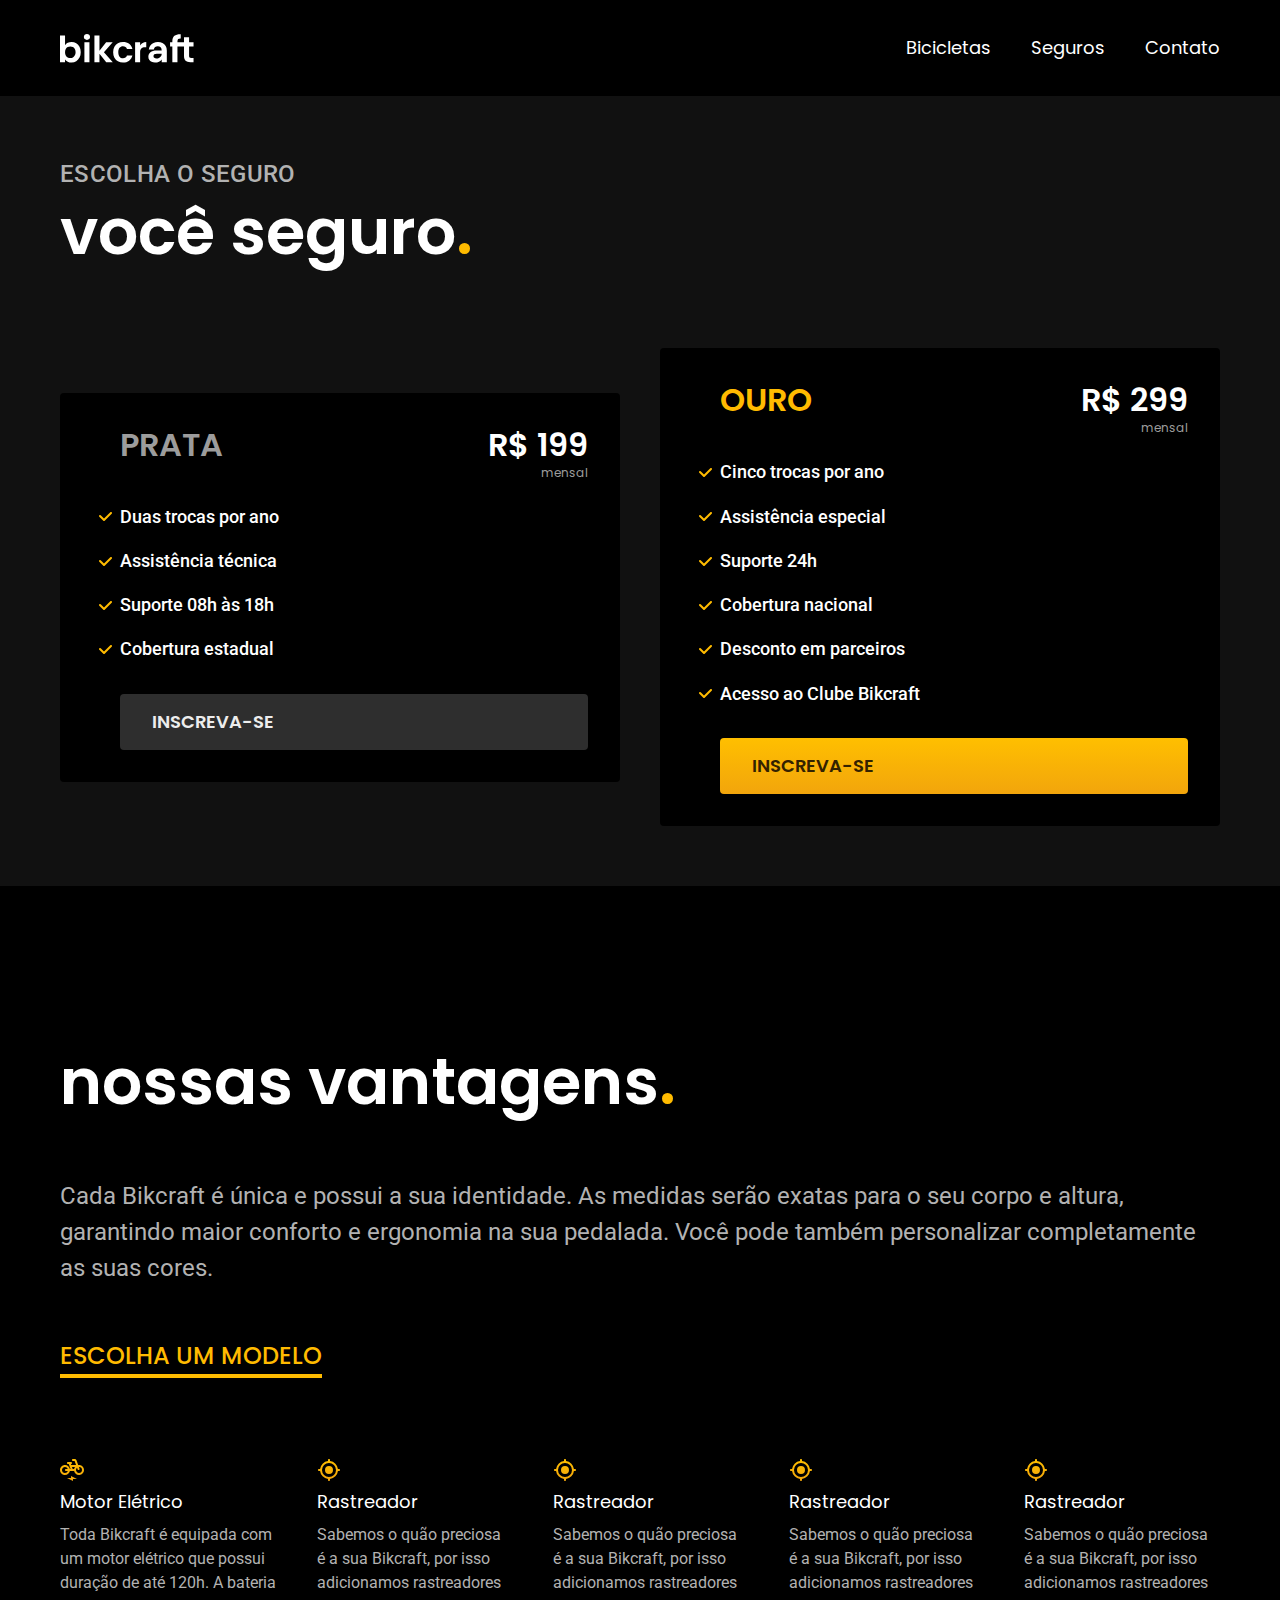
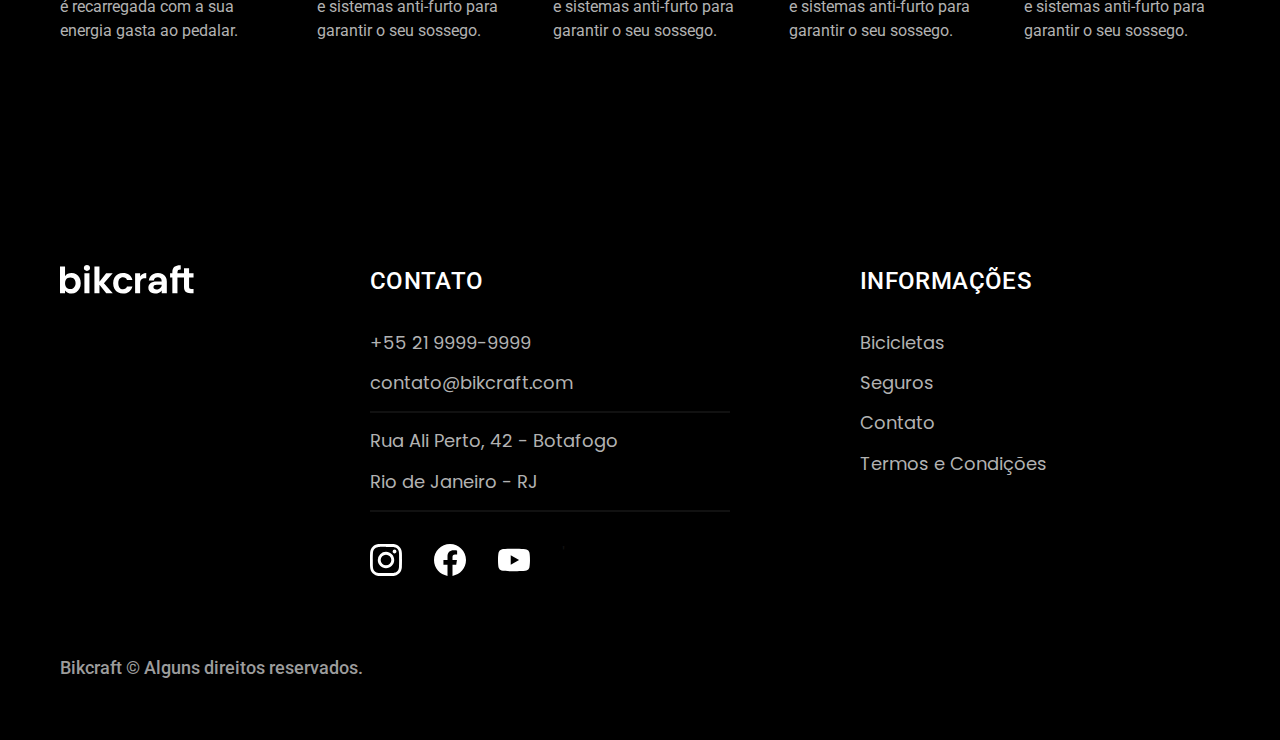
==== seguros.html @ 824664ac "seguros-completo" ====
<!DOCTYPE html>
<html lang="pt-br">

<head>
  <meta charset="UTF-8">
  <meta name="viewport" content="width=device-width, initial-scale=1.0">

  <title>Termos e Condições | Bikcraft</title>
  <meta name="description" content="Bicicletas elétricas de alta precisão e qualidade,  feitas sob medida para o cliente. Explore o mundo na sua velocidade com a Bikcraft.">

  <link rel="stylesheet" href="./css/style.css">

<link rel="preconnect" href="https://fonts.googleapis.com">
<link rel="preconnect" href="https://fonts.gstatic.com" crossorigin>
<link href="https://fonts.googleapis.com/css2?family=Merriweather:ital,wght@1,900&family=Poppins:wght@400;600&family=Roboto:ital,wght@0,400;0,500;0,700;1,400&display=swap" rel="stylesheet">

</head>

<body>
  <header class="header-bg">
    <div class="header container">
      <a href="./">
        <img src="./img/bikcraft.svg" alt="Bikcraft">
      </a>
      <nav aria-label="primaria">
        <ul class="header-menu font-1-m cor-0">
          <li><a href="./bicicletas.html">Bicicletas</a></li>
          <li><a href="./seguros.html">Seguros</a></li>
          <li><a href="./contato.html">Contato</a></li>
        </ul>
      </nav>
    </div>
  </header>

  <main class="seguros-bg">
    <div class="titulo-bg">
      <div class="titulo container">
        <p class="font-2-l-b cor-5">Escolha o seguro</p>
        <h1 class="font-1-xxl cor-0">você seguro<span class="cor-p1">.</span></h1>
      </div>
    </div>
    <div class="seguros container">

      <div class="seguros-item">
        <h3 class="font-1-xl cor-6">PRATA</h3>
        <span class="font-1-xl cor-0">R$ 199 <span class="font-1-xs cor-6">mensal</span></span>
        <ul class="font-2-m cor-0">
          <li>Duas trocas por ano</li>
          <li>Assistência técnica</li>
          <li>Suporte 08h às 18h</li>
          <li>Cobertura estadual</li>
        </ul>
        <a class="botao secundario" href="./orcamento.html">Inscreva-se</a>
      </div>
      <div class="seguros-item">
        <h3 class="font-1-xl cor-p1">OURO</h3>
        <span class="font-1-xl cor-0">R$ 299 <span class="font-1-xs cor-6">mensal</span></span>
        <ul class="font-2-m cor-0">
          <li>Cinco trocas por ano</li>
          <li>Assistência especial</li>
          <li>Suporte 24h</li>
          <li>Cobertura nacional</li>
          <li>Desconto em parceiros</li>
          <li>Acesso ao Clube Bikcraft</li>
        </ul>
        <a class="botao" href="./orcamento.html">Inscreva-se</a>
      </div>
    </div>
  </article>

  <article class="vantagens-bg">
    <div class="vantagens container">
      <div class="tec-left">
        <h2 class="font-1-xxl cor-0">nossas vantagens<span class="cor-p1">.</span></h2>
        <p class="font-2-l cor-5">Cada Bikcraft é única e possui a sua identidade. As medidas serão exatas para o seu corpo e altura, garantindo maior conforto e ergonomia na sua pedalada. Você pode também personalizar completamente as suas cores.</p>
        <a class="link cor-p2" href="">ESCOLHA UM MODELO</a>
        <div>
          <div>
            <img src="./img/icones/eletrica.svg" alt="">
            <h3 class=" font-1-m cor-0">Motor Elétrico</h3>
            <p class=" font-2-s cor-5">Toda Bikcraft é equipada com um motor elétrico que possui duração de até 120h. A bateria é recarregada com a sua energia gasta ao pedalar.</p>
            </div>
          <div>
            <img src="./img/icones/rastreador.svg" alt="">
            <h3 class="font-1-m cor-0">Rastreador</h3>
            <p class="font-2-s cor-5">Sabemos o quão preciosa é a sua Bikcraft, por isso adicionamos rastreadores e sistemas anti-furto para garantir o seu sossego.</p>
            </div>
            <div>
              <img src="./img/icones/rastreador.svg" alt="">
              <h3 class="font-1-m cor-0">Rastreador</h3>
              <p class="font-2-s cor-5">Sabemos o quão preciosa é a sua Bikcraft, por isso adicionamos rastreadores e sistemas anti-furto para garantir o seu sossego.</p>
              </div>
              <div>
                <img src="./img/icones/rastreador.svg" alt="">
                <h3 class="font-1-m cor-0">Rastreador</h3>
                <p class="font-2-s cor-5">Sabemos o quão preciosa é a sua Bikcraft, por isso adicionamos rastreadores e sistemas anti-furto para garantir o seu sossego.</p>
                </div>
                <div>
                  <img src="./img/icones/rastreador.svg" alt="">
                  <h3 class="font-1-m cor-0">Rastreador</h3>
                  <p class="font-2-s cor-5">Sabemos o quão preciosa é a sua Bikcraft, por isso adicionamos rastreadores e sistemas anti-furto para garantir o seu sossego.</p>
                  </div>
        </div>   
      </div>
    </div>
  </article>
  <footer class="footer-bg">
    <div class="footer container">
      <img src="/img/bikcraft.svg" alt="">
      <div class="footer-contato">
        <h3 class="font-2-l-b cor-0">Contato</h3>
        <ul class="font-1-m cor-5">
          <li><a href="tel:+55 21 9999-9999">+55 21 9999-9999</a></li>
          <li><a href="mailto:contato@bikcraft.com">contato@bikcraft.com</a></li>
          <li>Rua Ali Perto, 42 - Botafogo</li>
          <li>Rio de Janeiro - RJ</li>
        </ul>
        <div class="footer-redes">
          <a href=""><img src="./img/redes/instagram.svg" alt=""></a>
          <a href=""><img src="./img/redes/facebook.svg" alt=""></a>
          <a href=""><img src="./img/redes/youtube.svg" alt=""></a>'
        </div>
      </div>  
      <div class="footer-info">
        <h3 class="font-2-l-b cor-0">Informações</h3>
        <nav>
        <ul class="font-1-m cor-5">
          <li><a href="bicibletas.html">Bicicletas</a></li>
          <li><a href="seguros.html">Seguros</a></li>
          <li><a href="contato.html">Contato</a></li>
          <li><a href="termos.html">Termos e Condições</a></li>
        </ul>
      </nav>
      </div>
      <p class="footer-copy font-2-m cor-6">Bikcraft © Alguns direitos reservados.</p>
    </div>
  </footer>
</body>
</html>
---- css/style.css ----
@import "./global/global.css";
@import "./utilidades/tipografia.css";
@import "./utilidades/cores.css";

@import "./global/header.css";

/* Utilidades */
@import "./utilidades/componentes.css";

/* Home */
@import "./home/introducao.css";
@import "./home/tecnologia.css";
@import "./home/parceiros.css";
@import "./home/depoimento.css";
@import "./home/footer.css";


/* Bicicletas */
@import "./bicicletas/bicicletas-lista.css";


@import "./seguros/seguros.css";
@import "./seguros/vantagens.css";
@import "./termos/termos.css";
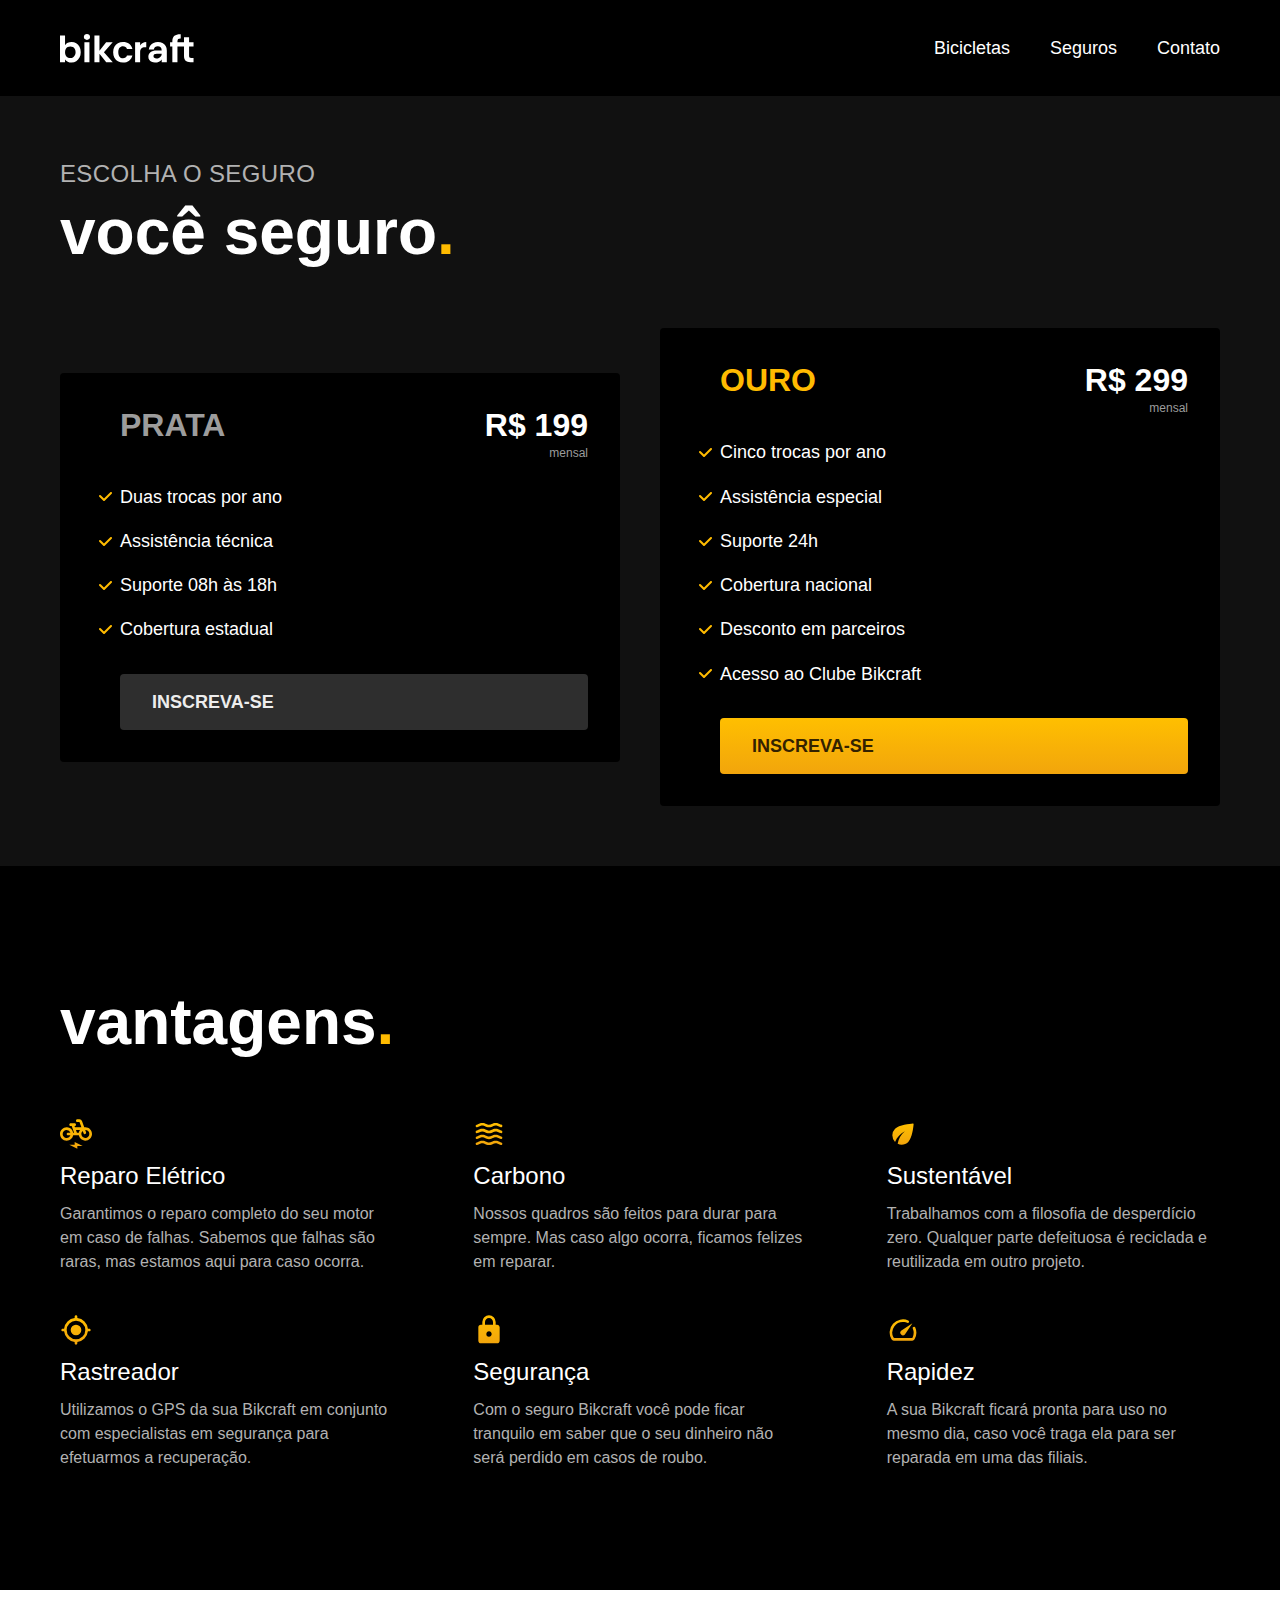
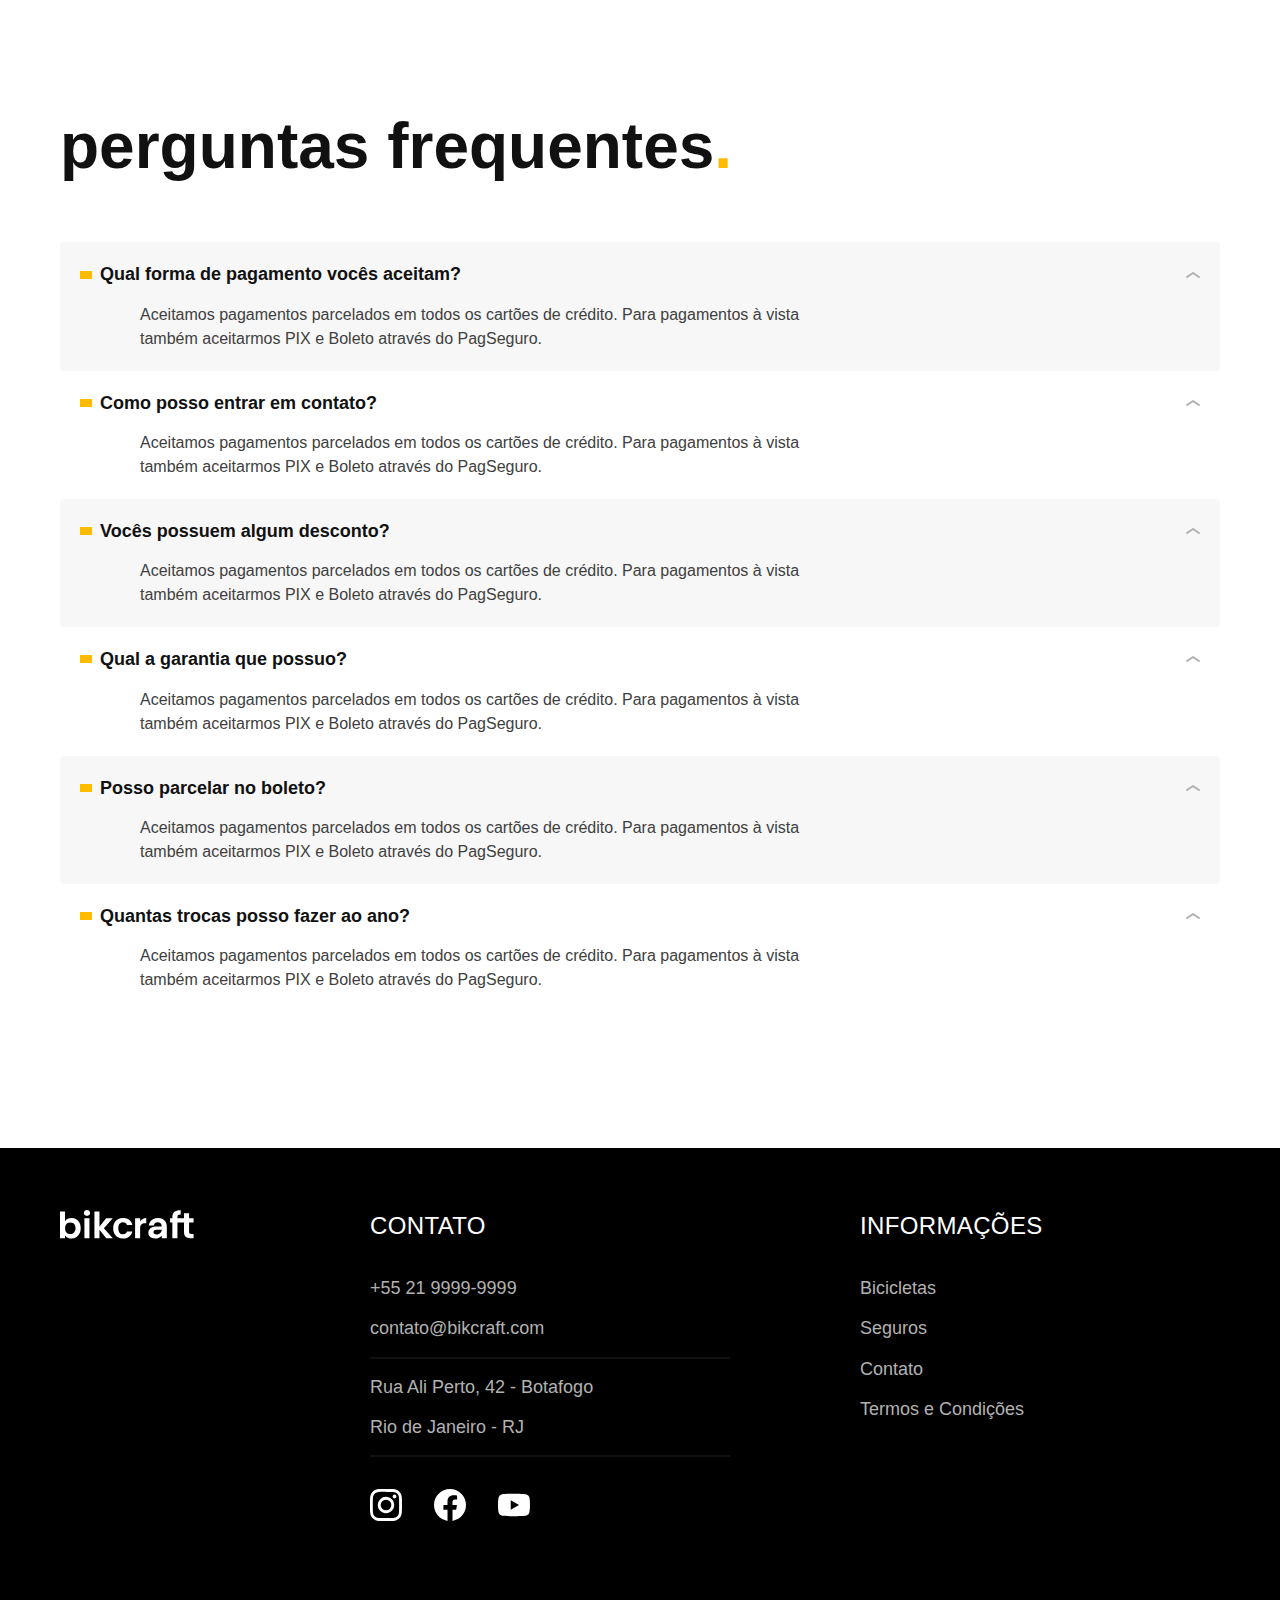
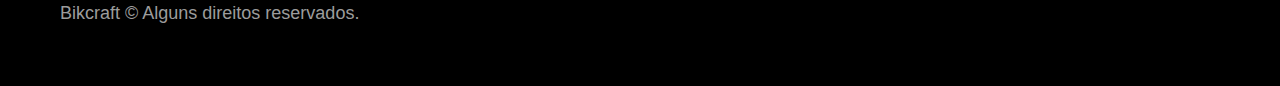
==== commit a765e9f1: "final do seguros" ====
--- a/seguros.html
+++ b/seguros.html
@@ -5,23 +5,19 @@
   <meta charset="UTF-8">
   <meta name="viewport" content="width=device-width, initial-scale=1.0">
 
-  <title>Termos e Condições | Bikcraft</title>
-  <meta name="description" content="Bicicletas elétricas de alta precisão e qualidade,  feitas sob medida para o cliente. Explore o mundo na sua velocidade com a Bikcraft.">
+  <title>Seguros | Bikcraft</title>
+  <meta name="description" content="Seguros.">
 
   <link rel="stylesheet" href="./css/style.css">
-
-<link rel="preconnect" href="https://fonts.googleapis.com">
-<link rel="preconnect" href="https://fonts.gstatic.com" crossorigin>
-<link href="https://fonts.googleapis.com/css2?family=Merriweather:ital,wght@1,900&family=Poppins:wght@400;600&family=Roboto:ital,wght@0,400;0,500;0,700;1,400&display=swap" rel="stylesheet">
-
 </head>
 
-<body>
+<body id="seguros">
   <header class="header-bg">
     <div class="header container">
       <a href="./">
         <img src="./img/bikcraft.svg" alt="Bikcraft">
       </a>
+
       <nav aria-label="primaria">
         <ul class="header-menu font-1-m cor-0">
           <li><a href="./bicicletas.html">Bicicletas</a></li>
@@ -39,6 +35,7 @@
         <h1 class="font-1-xxl cor-0">você seguro<span class="cor-p1">.</span></h1>
       </div>
     </div>
+
     <div class="seguros container">
 
       <div class="seguros-item">
@@ -52,6 +49,7 @@
         </ul>
         <a class="botao secundario" href="./orcamento.html">Inscreva-se</a>
       </div>
+
       <div class="seguros-item">
         <h3 class="font-1-xl cor-p1">OURO</h3>
         <span class="font-1-xl cor-0">R$ 299 <span class="font-1-xs cor-6">mensal</span></span>
@@ -66,74 +64,114 @@
         <a class="botao" href="./orcamento.html">Inscreva-se</a>
       </div>
     </div>
-  </article>
+  </main>
 
   <article class="vantagens-bg">
     <div class="vantagens container">
-      <div class="tec-left">
-        <h2 class="font-1-xxl cor-0">nossas vantagens<span class="cor-p1">.</span></h2>
-        <p class="font-2-l cor-5">Cada Bikcraft é única e possui a sua identidade. As medidas serão exatas para o seu corpo e altura, garantindo maior conforto e ergonomia na sua pedalada. Você pode também personalizar completamente as suas cores.</p>
-        <a class="link cor-p2" href="">ESCOLHA UM MODELO</a>
-        <div>
-          <div>
-            <img src="./img/icones/eletrica.svg" alt="">
-            <h3 class=" font-1-m cor-0">Motor Elétrico</h3>
-            <p class=" font-2-s cor-5">Toda Bikcraft é equipada com um motor elétrico que possui duração de até 120h. A bateria é recarregada com a sua energia gasta ao pedalar.</p>
-            </div>
-          <div>
-            <img src="./img/icones/rastreador.svg" alt="">
-            <h3 class="font-1-m cor-0">Rastreador</h3>
-            <p class="font-2-s cor-5">Sabemos o quão preciosa é a sua Bikcraft, por isso adicionamos rastreadores e sistemas anti-furto para garantir o seu sossego.</p>
-            </div>
-            <div>
-              <img src="./img/icones/rastreador.svg" alt="">
-              <h3 class="font-1-m cor-0">Rastreador</h3>
-              <p class="font-2-s cor-5">Sabemos o quão preciosa é a sua Bikcraft, por isso adicionamos rastreadores e sistemas anti-furto para garantir o seu sossego.</p>
-              </div>
-              <div>
-                <img src="./img/icones/rastreador.svg" alt="">
-                <h3 class="font-1-m cor-0">Rastreador</h3>
-                <p class="font-2-s cor-5">Sabemos o quão preciosa é a sua Bikcraft, por isso adicionamos rastreadores e sistemas anti-furto para garantir o seu sossego.</p>
-                </div>
-                <div>
-                  <img src="./img/icones/rastreador.svg" alt="">
-                  <h3 class="font-1-m cor-0">Rastreador</h3>
-                  <p class="font-2-s cor-5">Sabemos o quão preciosa é a sua Bikcraft, por isso adicionamos rastreadores e sistemas anti-furto para garantir o seu sossego.</p>
-                  </div>
-        </div>   
-      </div>
+      <h2 class="font-1-xxl cor-0">vantagens<span class="cor-p1">.</span></h2>
+      <ul>
+        <li>
+          <img src="./img/icones/eletrica.svg" alt="">
+          <h3 class="font-1-l cor-0">Reparo Elétrico</h3>
+          <p class="font-2-s cor-5">Garantimos o reparo completo do seu motor em caso de falhas. Sabemos que falhas são raras, mas estamos aqui para caso ocorra.</p>
+        </li>
+        <li>
+          <img src="./img/icones/carbono.svg" alt="">
+          <h3 class="font-1-l cor-0">Carbono</h3>
+          <p class="font-2-s cor-5">Nossos quadros são feitos para durar para sempre. Mas caso algo ocorra, ficamos felizes em reparar.</p>
+        </li>
+        <li>
+          <img src="./img/icones/sustentavel.svg" alt="">
+          <h3 class="font-1-l cor-0">Sustentável</h3>
+          <p class="font-2-s cor-5">Trabalhamos com a filosofia de desperdício zero. Qualquer parte defeituosa é reciclada e reutilizada em outro projeto.</p>
+        </li>
+        <li>
+          <img src="./img/icones/rastreador.svg" alt="">
+          <h3 class="font-1-l cor-0">Rastreador</h3>
+          <p class="font-2-s cor-5">Utilizamos o GPS da sua Bikcraft em conjunto com especialistas em segurança para efetuarmos a recuperação.</p>
+        </li>
+        <li>
+          <img src="./img/icones/seguro.svg" alt="">
+          <h3 class="font-1-l cor-0">Segurança</h3>
+          <p class="font-2-s cor-5">Com o seguro Bikcraft você pode ficar tranquilo em saber que o seu dinheiro não será perdido em casos de roubo.</p>
+        </li>
+        <li>
+          <img src="./img/icones/velocidade.svg" alt="">
+          <h3 class="font-1-l cor-0">Rapidez</h3>
+          <p class="font-2-s cor-5">A sua Bikcraft ficará pronta para uso no mesmo dia, caso você traga ela para ser reparada em uma das filiais.</p>
+        </li>
+      </ul>
     </div>
   </article>
+
+  <article class="perguntas container">
+    <h2 class="font-1-xxl">perguntas frequentes<span class="cor-p1">.</span></h2>
+
+    <dl>
+      <div>
+        <dt class="font-1-m-b">Qual forma de pagamento vocês aceitam?</dt>
+        <dd class="font-2-s cor-9">Aceitamos pagamentos parcelados em todos os cartões de crédito. Para pagamentos à vista também aceitarmos PIX e Boleto através do PagSeguro.</dd>
+      </div>
+      <div>
+        <dt class="font-1-m-b">Como posso entrar em contato?</dt>
+        <dd class="font-2-s cor-9">Aceitamos pagamentos parcelados em todos os cartões de crédito. Para pagamentos à vista também aceitarmos PIX e Boleto através do PagSeguro.</dd>
+      </div>
+      <div>
+        <dt class="font-1-m-b">Vocês possuem algum desconto?</dt>
+        <dd class="font-2-s cor-9">Aceitamos pagamentos parcelados em todos os cartões de crédito. Para pagamentos à vista também aceitarmos PIX e Boleto através do PagSeguro.</dd>
+      </div>
+      <div>
+        <dt class="font-1-m-b">Qual a garantia que possuo?</dt>
+        <dd class="font-2-s cor-9">Aceitamos pagamentos parcelados em todos os cartões de crédito. Para pagamentos à vista também aceitarmos PIX e Boleto através do PagSeguro.</dd>
+      </div>
+      <div>
+        <dt class="font-1-m-b">Posso parcelar no boleto?</dt>
+        <dd class="font-2-s cor-9">Aceitamos pagamentos parcelados em todos os cartões de crédito. Para pagamentos à vista também aceitarmos PIX e Boleto através do PagSeguro.</dd>
+      </div>
+      <div>
+        <dt class="font-1-m-b">Quantas trocas posso fazer ao ano?</dt>
+        <dd class="font-2-s cor-9">Aceitamos pagamentos parcelados em todos os cartões de crédito. Para pagamentos à vista também aceitarmos PIX e Boleto através do PagSeguro.</dd>
+      </div>
+    </dl>
+  </article>
+
   <footer class="footer-bg">
     <div class="footer container">
-      <img src="/img/bikcraft.svg" alt="">
+      <img src="./img/bikcraft.svg" alt="Bikcraft">
       <div class="footer-contato">
         <h3 class="font-2-l-b cor-0">Contato</h3>
-        <ul class="font-1-m cor-5">
-          <li><a href="tel:+55 21 9999-9999">+55 21 9999-9999</a></li>
+        <ul class="font-2-m cor-5">
+          <li><a href="tel:+552199999999">+55 21 9999-9999</a></li>
           <li><a href="mailto:contato@bikcraft.com">contato@bikcraft.com</a></li>
           <li>Rua Ali Perto, 42 - Botafogo</li>
           <li>Rio de Janeiro - RJ</li>
         </ul>
         <div class="footer-redes">
-          <a href=""><img src="./img/redes/instagram.svg" alt=""></a>
-          <a href=""><img src="./img/redes/facebook.svg" alt=""></a>
-          <a href=""><img src="./img/redes/youtube.svg" alt=""></a>'
+          <a href="./">
+            <img src="./img/redes/instagram.svg" alt="Instagram">
+          </a>
+          <a href="./">
+            <img src="./img/redes/facebook.svg" alt="Facebook">
+          </a>
+          <a href="./">
+            <img src="./img/redes/youtube.svg" alt="Youtube">
+          </a>
         </div>
-      </div>  
-      <div class="footer-info">
+      </div>
+      <div class="footer-informacoes">
         <h3 class="font-2-l-b cor-0">Informações</h3>
         <nav>
-        <ul class="font-1-m cor-5">
-          <li><a href="bicibletas.html">Bicicletas</a></li>
-          <li><a href="seguros.html">Seguros</a></li>
-          <li><a href="contato.html">Contato</a></li>
-          <li><a href="termos.html">Termos e Condições</a></li>
-        </ul>
-      </nav>
+          <ul class="font-1-m cor-5">
+            <li><a href="./bicicletas.html">Bicicletas</a></li>
+            <li><a href="./seguros.html">Seguros</a></li>
+            <li><a href="./contato.html">Contato</a></li>
+            <li><a href="./termos.html">Termos e Condições</a></li>
+          </ul>
+        </nav>
       </div>
       <p class="footer-copy font-2-m cor-6">Bikcraft © Alguns direitos reservados.</p>
     </div>
   </footer>
 </body>
+
 </html>--- a/css/style.css
+++ b/css/style.css
@@ -22,3 +22,4 @@
 @import "./seguros/seguros.css";
 @import "./seguros/vantagens.css";
 @import "./termos/termos.css";
+@import "./seguros/perguntas.css";
